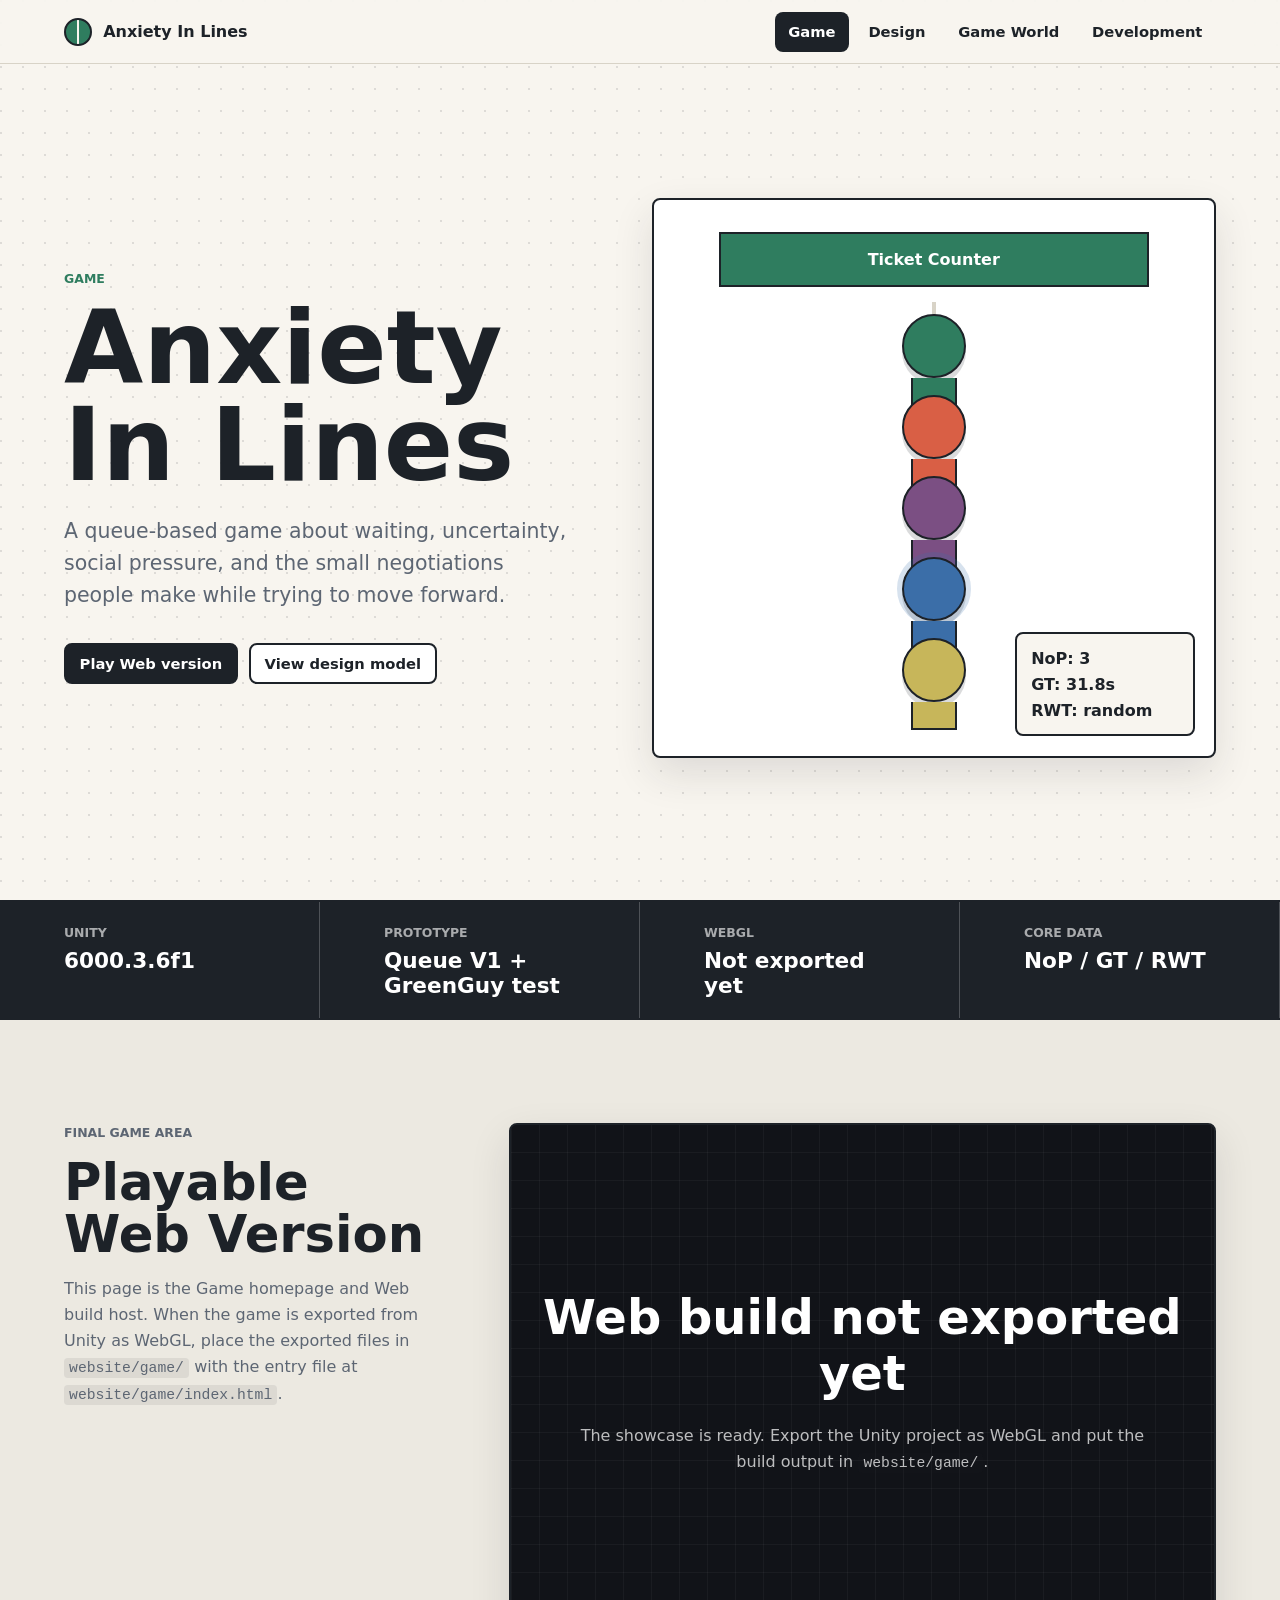
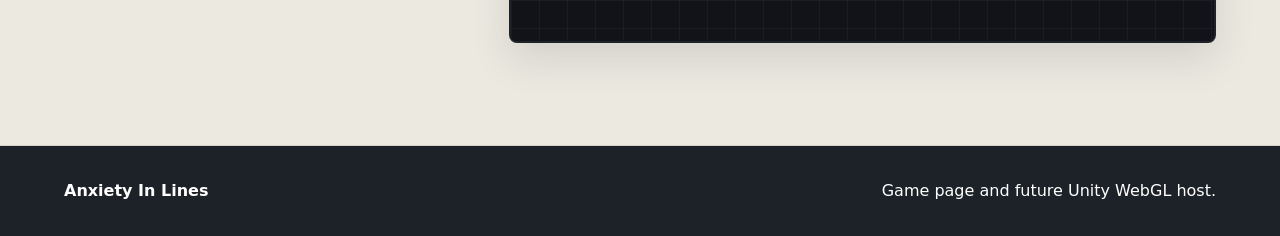
==== website/index.html @ a78f63e4 "Deploy website with GitHub Pages" ====
<!doctype html>
<html lang="en">
  <head>
    <meta charset="utf-8">
    <meta name="viewport" content="width=device-width, initial-scale=1">
    <title>Game - Anxiety In Lines</title>
    <meta name="description" content="Play and preview the Web version of Anxiety In Lines.">
    <link rel="stylesheet" href="styles.css">
  </head>
  <body>
    <header class="site-header">
      <a class="brand" href="index.html" aria-label="Anxiety In Lines home">
        <span class="brand-mark"></span>
        <span>Anxiety In Lines</span>
      </a>
      <nav class="nav" aria-label="Site navigation">
        <a class="active" href="index.html">Game</a>
        <a href="design.html">Design</a>
        <a href="game-world.html">Game World</a>
        <a href="development.html">Development</a>
      </nav>
    </header>

    <main>
      <section class="hero">
        <div class="hero-copy">
          <p class="eyebrow">Game</p>
          <h1>Anxiety In Lines</h1>
          <p class="lead">
            A queue-based game about waiting, uncertainty, social pressure, and the small negotiations people make while trying to move forward.
          </p>
          <div class="hero-actions" aria-label="Primary links">
            <a class="button primary" href="#play">Play Web version</a>
            <a class="button secondary" href="design.html">View design model</a>
          </div>
        </div>

        <div class="queue-stage" aria-label="Queue mechanic visualization">
          <div class="counter">Ticket Counter</div>
          <div class="lane">
            <span class="person served"></span>
            <span class="person anxious"></span>
            <span class="person slow"></span>
            <span class="person player"></span>
            <span class="person waiting"></span>
          </div>
          <div class="stage-panel">
            <span>NoP: 3</span>
            <span>GT: 31.8s</span>
            <span>RWT: random</span>
          </div>
        </div>
      </section>

      <section class="status-band" aria-label="Current project status">
        <div>
          <span class="status-label">Unity</span>
          <strong>6000.3.6f1</strong>
        </div>
        <div>
          <span class="status-label">Prototype</span>
          <strong>Queue V1 + GreenGuy test</strong>
        </div>
        <div>
          <span class="status-label">WebGL</span>
          <strong id="webglStatus">Checking</strong>
        </div>
        <div>
          <span class="status-label">Core data</span>
          <strong>NoP / GT / RWT</strong>
        </div>
      </section>

      <section id="play" class="split-section">
        <div class="section-copy">
          <p class="eyebrow">Final Game Area</p>
          <h2>Playable Web Version</h2>
          <p>
            This page is the Game homepage and Web build host. When the game is exported from Unity as WebGL, place the exported files in <code>website/game/</code> with the entry file at <code>website/game/index.html</code>.
          </p>
        </div>
        <div class="game-frame-wrap">
          <iframe id="gameFrame" title="Anxiety In Lines WebGL build" src="game/index.html"></iframe>
          <div id="gameFallback" class="game-fallback">
            <h3>Web build not exported yet</h3>
            <p>The showcase is ready. Export the Unity project as WebGL and put the build output in <code>website/game/</code>.</p>
          </div>
        </div>
      </section>
    </main>

    <footer class="site-footer">
      <span>Anxiety In Lines</span>
      <span>Game page and future Unity WebGL host.</span>
    </footer>

    <script src="script.js"></script>
  </body>
</html>
---- website/styles.css ----
:root {
  --ink: #1d2228;
  --muted: #5d6673;
  --paper: #f8f5ef;
  --surface: #ffffff;
  --line: #d8d3c7;
  --green: #2f7d5f;
  --coral: #d95f45;
  --amber: #d69b2d;
  --blue: #3b6ea8;
  --plum: #7b4f83;
  --shadow: 0 16px 40px rgba(29, 34, 40, 0.12);
}

* {
  box-sizing: border-box;
}

html {
  scroll-behavior: smooth;
}

body {
  margin: 0;
  font-family: Inter, ui-sans-serif, system-ui, -apple-system, BlinkMacSystemFont, "Segoe UI", sans-serif;
  color: var(--ink);
  background:
    radial-gradient(circle at 1px 1px, rgba(29, 34, 40, 0.12) 1px, transparent 0) 0 0 / 22px 22px,
    var(--paper);
}

a {
  color: inherit;
}

code {
  font-family: "SFMono-Regular", Consolas, monospace;
  font-size: 0.92em;
  background: rgba(29, 34, 40, 0.08);
  padding: 0.12rem 0.32rem;
  border-radius: 4px;
}

.site-header {
  position: sticky;
  top: 0;
  z-index: 10;
  display: flex;
  justify-content: space-between;
  align-items: center;
  gap: 1rem;
  min-height: 64px;
  padding: 0 5vw;
  background: rgba(248, 245, 239, 0.9);
  border-bottom: 1px solid var(--line);
  backdrop-filter: blur(14px);
}

.brand {
  display: inline-flex;
  align-items: center;
  gap: 0.7rem;
  font-weight: 800;
  text-decoration: none;
}

.brand-mark {
  width: 28px;
  height: 28px;
  border-radius: 50%;
  background:
    linear-gradient(90deg, transparent 45%, var(--paper) 45%, var(--paper) 55%, transparent 55%),
    var(--green);
  border: 2px solid var(--ink);
}

.nav {
  display: flex;
  gap: 0.35rem;
  flex-wrap: wrap;
  justify-content: flex-end;
}

.nav a,
.button {
  min-height: 40px;
  display: inline-flex;
  align-items: center;
  justify-content: center;
  padding: 0.6rem 0.85rem;
  border-radius: 8px;
  text-decoration: none;
  font-size: 0.92rem;
  font-weight: 700;
}

.nav a:hover {
  background: rgba(47, 125, 95, 0.12);
}

.nav a.active {
  color: white;
  background: var(--ink);
}

.hero {
  min-height: calc(100vh - 64px);
  display: grid;
  grid-template-columns: minmax(0, 0.95fr) minmax(360px, 1.05fr);
  gap: clamp(2rem, 6vw, 5rem);
  align-items: center;
  padding: 7vh 5vw 8vh;
}

.hero-copy {
  max-width: 760px;
}

.page-hero {
  min-height: 48vh;
  display: grid;
  align-content: center;
  padding: clamp(4rem, 10vw, 8rem) 5vw;
  border-bottom: 2px solid var(--ink);
  background:
    linear-gradient(90deg, rgba(255, 255, 255, 0.7), rgba(255, 255, 255, 0.28)),
    radial-gradient(circle at 1px 1px, rgba(29, 34, 40, 0.11) 1px, transparent 0) 0 0 / 20px 20px,
    #eee7d9;
}

.page-hero h1 {
  max-width: 13ch;
  font-size: clamp(3rem, 7vw, 6.6rem);
}

.eyebrow {
  margin: 0 0 0.8rem;
  color: var(--green);
  font-size: 0.78rem;
  font-weight: 900;
  letter-spacing: 0;
  text-transform: uppercase;
}

h1,
h2,
h3,
p {
  overflow-wrap: break-word;
}

h1 {
  margin: 0;
  max-width: 11ch;
  font-size: clamp(3.2rem, 8vw, 7.6rem);
  line-height: 0.95;
  letter-spacing: 0;
}

h2 {
  margin: 0;
  font-size: clamp(2rem, 4vw, 4rem);
  line-height: 1.02;
  letter-spacing: 0;
}

h3 {
  margin: 0 0 0.65rem;
  font-size: 1.12rem;
  letter-spacing: 0;
}

.lead {
  max-width: 64ch;
  margin: 1.4rem 0 0;
  color: var(--muted);
  font-size: clamp(1.05rem, 2vw, 1.28rem);
  line-height: 1.55;
}

.hero-actions {
  display: flex;
  flex-wrap: wrap;
  gap: 0.7rem;
  margin-top: 2rem;
}

.button {
  border: 2px solid var(--ink);
}

.button.primary {
  background: var(--ink);
  color: white;
}

.button.secondary {
  background: var(--surface);
}

.queue-stage {
  min-height: 560px;
  position: relative;
  overflow: hidden;
  padding: 2rem;
  background: var(--surface);
  border: 2px solid var(--ink);
  border-radius: 8px;
  box-shadow: var(--shadow);
}

.counter {
  position: absolute;
  top: 2rem;
  left: 50%;
  transform: translateX(-50%);
  width: min(78%, 430px);
  padding: 1rem;
  text-align: center;
  font-weight: 900;
  color: white;
  background: var(--green);
  border: 2px solid var(--ink);
}

.lane {
  height: 100%;
  min-height: 470px;
  display: grid;
  align-content: end;
  justify-items: center;
  gap: 1.05rem;
  padding-top: 5rem;
}

.lane::before {
  content: "";
  position: absolute;
  top: 6.4rem;
  bottom: 7rem;
  left: 50%;
  width: 4px;
  transform: translateX(-50%);
  background: var(--line);
}

.person {
  position: relative;
  width: 64px;
  height: 64px;
  border: 2px solid var(--ink);
  border-radius: 50%;
  background: var(--amber);
  box-shadow: 0 6px 0 rgba(29, 34, 40, 0.16);
}

.person::after {
  content: "";
  position: absolute;
  left: 50%;
  bottom: -30px;
  width: 42px;
  height: 26px;
  transform: translateX(-50%);
  border: 2px solid var(--ink);
  border-top: 0;
  background: inherit;
}

.person.served {
  background: var(--green);
}

.person.anxious {
  background: var(--coral);
}

.person.slow {
  background: var(--plum);
}

.person.player {
  background: var(--blue);
  outline: 5px solid rgba(59, 110, 168, 0.2);
}

.person.waiting {
  background: #c7b65a;
}

.stage-panel {
  position: absolute;
  right: 1.2rem;
  bottom: 1.2rem;
  display: grid;
  gap: 0.45rem;
  min-width: 180px;
  padding: 0.9rem;
  background: var(--paper);
  border: 2px solid var(--ink);
  border-radius: 8px;
  font-weight: 800;
}

.status-band {
  display: grid;
  grid-template-columns: repeat(4, minmax(0, 1fr));
  border-top: 2px solid var(--ink);
  border-bottom: 2px solid var(--ink);
  background: var(--ink);
  color: white;
}

.status-band div {
  min-height: 110px;
  padding: 1.25rem 5vw;
  border-right: 1px solid rgba(255, 255, 255, 0.22);
}

.status-band strong {
  display: block;
  margin-top: 0.45rem;
  font-size: clamp(1rem, 2vw, 1.35rem);
}

.status-label {
  color: rgba(255, 255, 255, 0.62);
  font-size: 0.78rem;
  font-weight: 900;
  text-transform: uppercase;
}

.split-section,
.content-section {
  padding: clamp(3.5rem, 8vw, 7rem) 5vw;
}

.split-section {
  display: grid;
  grid-template-columns: minmax(260px, 0.7fr) minmax(0, 1.3fr);
  gap: clamp(1.5rem, 5vw, 4rem);
  align-items: start;
  background: #ece9e1;
  border-bottom: 1px solid var(--line);
}

.section-copy p,
.section-heading p,
.design-grid p,
.build-grid p,
.game-fallback p {
  color: var(--muted);
  line-height: 1.62;
}

.game-frame-wrap {
  position: relative;
  min-height: 520px;
  border: 2px solid var(--ink);
  border-radius: 8px;
  background: #111318;
  overflow: hidden;
  box-shadow: var(--shadow);
}

#gameFrame {
  display: block;
  width: 100%;
  height: 620px;
  border: 0;
  background: #111318;
}

.game-fallback {
  position: absolute;
  inset: 0;
  display: none;
  place-content: center;
  padding: 2rem;
  text-align: center;
  background:
    linear-gradient(90deg, rgba(255, 255, 255, 0.04) 1px, transparent 1px) 0 0 / 28px 28px,
    linear-gradient(0deg, rgba(255, 255, 255, 0.04) 1px, transparent 1px) 0 0 / 28px 28px,
    #111318;
  color: white;
}

.game-fallback h3 {
  font-size: clamp(1.6rem, 4vw, 3rem);
}

.game-fallback p {
  max-width: 58ch;
  margin: 0.75rem auto 0;
  color: rgba(255, 255, 255, 0.72);
}

.section-heading {
  max-width: 860px;
  margin-bottom: 2rem;
}

.design-grid,
.build-grid,
.asset-grid {
  display: grid;
  grid-template-columns: repeat(3, minmax(0, 1fr));
  gap: 1rem;
}

.design-grid article,
.build-grid article,
.timeline-card {
  padding: 1.25rem;
  background: var(--surface);
  border: 1px solid var(--line);
  border-radius: 8px;
}

.data-flow {
  display: grid;
  grid-template-columns: repeat(4, minmax(0, 1fr));
  gap: 0.75rem;
  margin-top: 1.4rem;
}

.data-node {
  min-height: 145px;
  padding: 1.1rem;
  display: grid;
  align-content: space-between;
  background: #f0d99c;
  border: 2px solid var(--ink);
  border-radius: 8px;
}

.data-node span {
  font-size: 1.6rem;
  font-weight: 900;
}

.data-node p {
  margin: 0;
  color: var(--ink);
}

.data-node:nth-child(2) {
  background: #d7c7df;
}

.data-node:nth-child(3) {
  background: #b9d2c5;
}

.data-node.outcome {
  background: #e8b3a5;
}

.framework-section {
  background: #f4efe3;
  border-top: 1px solid var(--line);
  border-bottom: 1px solid var(--line);
}

.framework-graph {
  overflow-x: auto;
  overflow-y: hidden;
  padding: 0.5rem;
}

.framework-svg {
  display: block;
  min-width: 980px;
  width: 100%;
  height: auto;
  border-radius: 8px;
  box-shadow: var(--shadow);
}

.svg-board {
  fill: #fffaf0;
  stroke: var(--ink);
  stroke-width: 3;
}

.svg-column {
  fill: rgba(255, 255, 255, 0.42);
  stroke: rgba(29, 34, 40, 0.4);
  stroke-width: 2;
  stroke-dasharray: 5 5;
}

.svg-card rect,
.svg-diamond polygon {
  fill: #f3d79a;
  stroke: none;
  filter: drop-shadow(0 5px 0 rgba(29, 34, 40, 0.12));
}

.svg-card-dark rect {
  fill: #efc073;
}

.svg-heading,
.svg-title,
.framework-svg text {
  fill: var(--ink);
  font-family: Inter, ui-sans-serif, system-ui, -apple-system, BlinkMacSystemFont, "Segoe UI", sans-serif;
  text-anchor: middle;
  letter-spacing: 0;
}

.svg-heading {
  font-size: 25px;
  font-weight: 900;
}

.svg-title {
  font-size: 24px;
  font-weight: 900;
}

.framework-svg text {
  font-size: 21px;
  font-weight: 600;
}

.svg-arrow-lines path {
  fill: none;
  stroke: rgba(29, 34, 40, 0.45);
  stroke-width: 4;
  stroke-linecap: round;
  stroke-linejoin: round;
  marker-end: url("#frameworkArrow");
}

.framework-svg marker path {
  fill: rgba(29, 34, 40, 0.45);
  stroke: none;
}

.asset-section {
  background: #26252a;
  color: white;
}

.asset-section .eyebrow {
  color: #8bd0ad;
}

.asset-grid figure {
  margin: 0;
  overflow: hidden;
  background: #15161a;
  border: 1px solid rgba(255, 255, 255, 0.16);
  border-radius: 8px;
}

.asset-grid img {
  display: block;
  width: 100%;
  aspect-ratio: 4 / 3;
  object-fit: cover;
  background: #111318;
}

.asset-grid figcaption {
  padding: 0.9rem 1rem 1rem;
  color: rgba(255, 255, 255, 0.75);
  font-size: 0.92rem;
}

.timeline {
  display: grid;
  gap: 0.9rem;
}

.timeline-card {
  display: grid;
  grid-template-columns: 150px minmax(0, 1fr);
  gap: 1rem;
  align-items: start;
}

.timeline-number {
  font-weight: 900;
  color: var(--coral);
}

.timeline-card h3 {
  margin-bottom: 0.35rem;
}

.timeline-card p {
  margin: 0;
  color: var(--muted);
  line-height: 1.55;
}

.build-section {
  background: #eef2ef;
}

.site-footer {
  min-height: 90px;
  display: flex;
  justify-content: space-between;
  align-items: center;
  gap: 1rem;
  padding: 1.5rem 5vw;
  color: white;
  background: var(--ink);
}

.site-footer span:first-child {
  font-weight: 900;
}

@media (max-width: 980px) {
  .hero,
  .split-section {
    grid-template-columns: 1fr;
  }

  .hero {
    min-height: auto;
  }

  .status-band,
  .design-grid,
  .build-grid,
  .asset-grid,
  .data-flow {
    grid-template-columns: repeat(2, minmax(0, 1fr));
  }
}

@media (max-width: 640px) {
  .site-header {
    position: static;
    align-items: flex-start;
    flex-direction: column;
    padding-top: 1rem;
    padding-bottom: 1rem;
  }

  .nav {
    justify-content: flex-start;
  }

  .hero {
    padding-top: 3rem;
  }

  .queue-stage {
    min-height: 500px;
    padding: 1rem;
  }

  .status-band,
  .design-grid,
  .build-grid,
  .asset-grid,
  .data-flow,
  .timeline-card {
    grid-template-columns: 1fr;
  }

  .status-band div {
    min-height: 86px;
  }

  #gameFrame {
    height: 480px;
  }

  .site-footer {
    align-items: flex-start;
    flex-direction: column;
  }
}
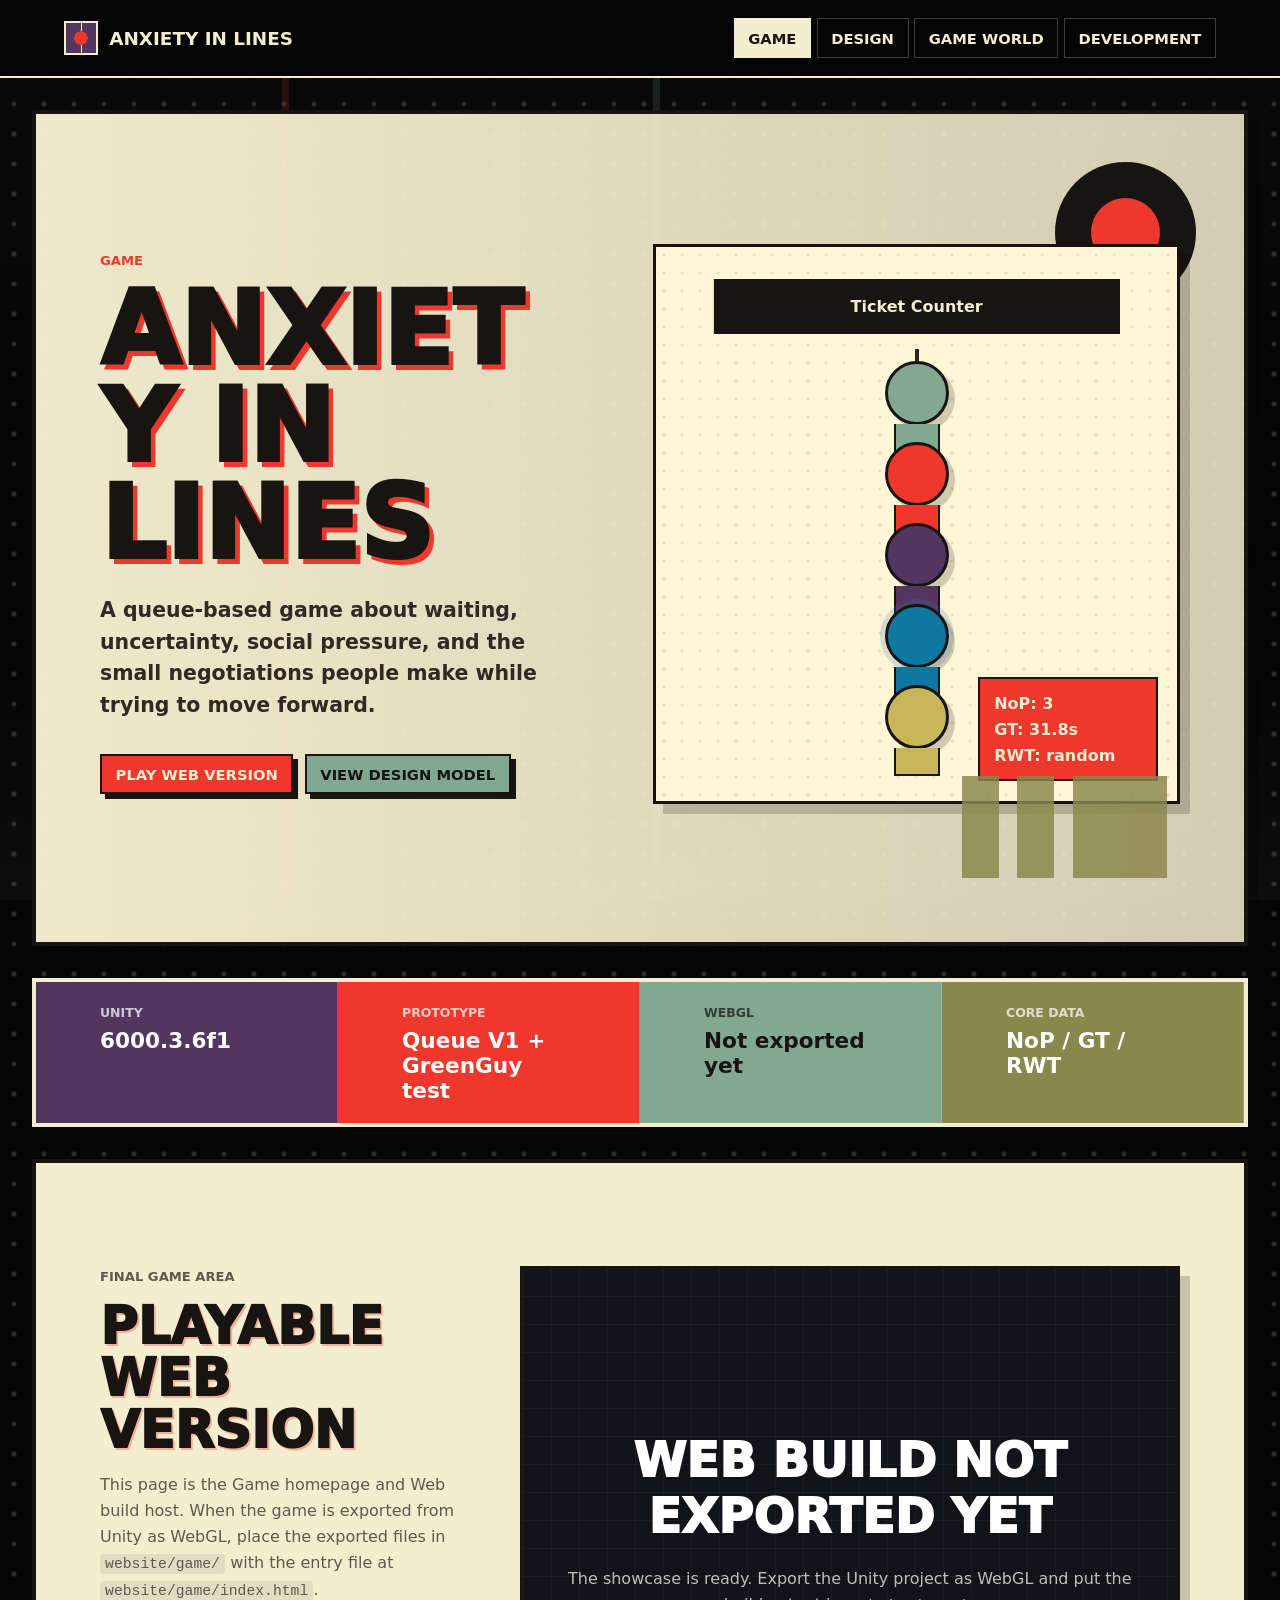
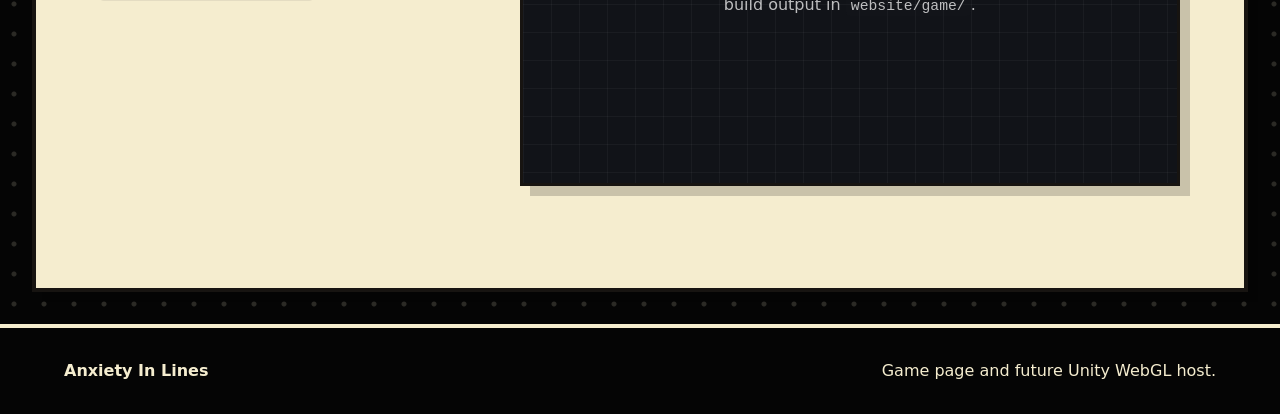
==== commit 832ae29e: "Bust GitHub Pages stylesheet cache" ====
--- a/website/index.html
+++ b/website/index.html
@@ -5,7 +5,7 @@
     <meta name="viewport" content="width=device-width, initial-scale=1">
     <title>Game - Anxiety In Lines</title>
     <meta name="description" content="Play and preview the Web version of Anxiety In Lines.">
-    <link rel="stylesheet" href="styles.css">
+    <link rel="stylesheet" href="styles.css?v=20260623-poster">
   </head>
   <body>
     <header class="site-header">
--- a/website/styles.css
+++ b/website/styles.css
@@ -679,3 +679,355 @@
     flex-direction: column;
   }
 }
+
+/* Poster-style visual pass inspired by bold retro East Asian typography posters. */
+:root {
+  --ink: #171411;
+  --muted: #5f594e;
+  --paper: #f5edcf;
+  --surface: #fff6d8;
+  --line: #2a251e;
+  --green: #82a891;
+  --coral: #ef382d;
+  --amber: #f28a1e;
+  --blue: #0f78a0;
+  --plum: #52365f;
+  --olive: #8a874c;
+  --shadow: 10px 10px 0 rgba(0, 0, 0, 0.18);
+}
+
+body {
+  color: var(--ink);
+  background:
+    radial-gradient(circle at 14px 14px, rgba(245, 237, 207, 0.16) 2px, transparent 3px) 0 0 / 30px 30px,
+    #050505;
+}
+
+body::before {
+  content: "";
+  position: fixed;
+  inset: 0;
+  z-index: -1;
+  pointer-events: none;
+  background:
+    linear-gradient(90deg, transparent 0 22%, rgba(239, 56, 45, 0.14) 22% 22.6%, transparent 22.6% 51%, rgba(130, 168, 145, 0.14) 51% 51.6%, transparent 51.6%),
+    linear-gradient(0deg, rgba(255, 255, 255, 0.035), transparent 30%, rgba(255, 255, 255, 0.02));
+}
+
+.site-header {
+  min-height: 78px;
+  background: rgba(5, 5, 5, 0.93);
+  border-bottom: 2px solid var(--paper);
+  color: var(--paper);
+}
+
+.brand {
+  font-size: 1.15rem;
+  letter-spacing: 0;
+  text-transform: uppercase;
+}
+
+.brand-mark {
+  width: 34px;
+  height: 34px;
+  border-radius: 0;
+  background:
+    radial-gradient(circle at 50% 50%, var(--coral) 0 31%, transparent 32%),
+    linear-gradient(90deg, var(--plum) 0 49%, var(--paper) 49% 54%, var(--plum) 54%);
+  border-color: var(--paper);
+}
+
+.nav a {
+  border: 1px solid rgba(245, 237, 207, 0.24);
+  border-radius: 0;
+  color: var(--paper);
+  text-transform: uppercase;
+}
+
+.nav a:hover,
+.nav a.active {
+  color: var(--ink);
+  background: var(--paper);
+}
+
+.hero,
+.page-hero {
+  position: relative;
+  background:
+    linear-gradient(90deg, rgba(245, 237, 207, 0.98), rgba(245, 237, 207, 0.86)),
+    radial-gradient(circle at 8px 8px, rgba(23, 20, 17, 0.13) 1px, transparent 2px) 0 0 / 18px 18px;
+  border: 4px solid var(--ink);
+  margin: clamp(1rem, 3vw, 2rem);
+  box-shadow: var(--shadow);
+  overflow: hidden;
+}
+
+.hero::before,
+.page-hero::before {
+  content: "";
+  position: absolute;
+  right: clamp(1rem, 4vw, 3rem);
+  top: clamp(1rem, 4vw, 3rem);
+  width: clamp(70px, 11vw, 160px);
+  aspect-ratio: 1;
+  background:
+    radial-gradient(circle at center, var(--coral) 0 34%, transparent 35%),
+    var(--ink);
+  border-radius: 50%;
+}
+
+.hero::after,
+.page-hero::after {
+  content: "";
+  position: absolute;
+  right: clamp(1rem, 6vw, 5rem);
+  bottom: clamp(1rem, 5vw, 4rem);
+  width: clamp(90px, 16vw, 260px);
+  height: clamp(42px, 8vw, 130px);
+  background:
+    linear-gradient(90deg, var(--olive) 0 18%, transparent 18% 27%, var(--olive) 27% 45%, transparent 45% 54%, var(--olive) 54% 100%);
+  opacity: 0.84;
+}
+
+h1,
+h2 {
+  max-width: 12ch;
+  font-weight: 950;
+  text-transform: uppercase;
+}
+
+h1 {
+  color: var(--ink);
+  text-shadow: 0.045em 0.045em 0 var(--coral);
+}
+
+h2 {
+  text-shadow: 0.035em 0.035em 0 rgba(239, 56, 45, 0.35);
+}
+
+h3 {
+  font-weight: 950;
+  text-transform: uppercase;
+}
+
+.eyebrow {
+  color: var(--coral);
+  font-size: 0.82rem;
+}
+
+.lead {
+  color: #2f2a23;
+  font-weight: 650;
+}
+
+.button {
+  border: 2px solid var(--ink);
+  border-radius: 0;
+  box-shadow: 5px 5px 0 var(--ink);
+  text-transform: uppercase;
+}
+
+.button.primary {
+  background: var(--coral);
+  color: var(--paper);
+}
+
+.button.secondary {
+  background: var(--green);
+  color: var(--ink);
+}
+
+.queue-stage,
+.game-frame-wrap,
+.framework-svg,
+.asset-grid figure,
+.design-grid article,
+.build-grid article,
+.timeline-card {
+  border: 3px solid var(--ink);
+  border-radius: 0;
+  box-shadow: var(--shadow);
+}
+
+.queue-stage {
+  background:
+    radial-gradient(circle at 8px 8px, rgba(23, 20, 17, 0.1) 1px, transparent 2px) 0 0 / 18px 18px,
+    var(--surface);
+}
+
+.counter {
+  border-radius: 0;
+  background: var(--ink);
+  color: var(--paper);
+}
+
+.person {
+  border-width: 3px;
+  box-shadow: 6px 6px 0 rgba(0, 0, 0, 0.18);
+}
+
+.stage-panel {
+  border-radius: 0;
+  background: var(--coral);
+  color: var(--paper);
+}
+
+.status-band {
+  margin: 0 clamp(1rem, 3vw, 2rem);
+  border: 4px solid var(--paper);
+  background: #050505;
+}
+
+.status-band div:nth-child(1) {
+  background: var(--plum);
+}
+
+.status-band div:nth-child(2) {
+  background: var(--coral);
+}
+
+.status-band div:nth-child(3) {
+  background: var(--green);
+  color: var(--ink);
+}
+
+.status-band div:nth-child(4) {
+  background: var(--olive);
+}
+
+.status-label {
+  color: currentColor;
+  opacity: 0.72;
+}
+
+.split-section,
+.content-section {
+  margin: clamp(1rem, 3vw, 2rem);
+  background: var(--paper);
+  border: 4px solid var(--ink);
+  box-shadow: var(--shadow);
+}
+
+.content-section:nth-of-type(even),
+.build-section {
+  background: #111;
+  color: var(--paper);
+}
+
+.content-section:nth-of-type(even) .section-copy p,
+.content-section:nth-of-type(even) .section-heading p,
+.content-section:nth-of-type(even) .build-grid p,
+.content-section:nth-of-type(even) .timeline-card p,
+.build-section .section-heading p,
+.build-section .build-grid p {
+  color: rgba(245, 237, 207, 0.74);
+}
+
+.design-grid article,
+.build-grid article,
+.timeline-card {
+  background: var(--surface);
+}
+
+.content-section:nth-of-type(even) .design-grid article,
+.content-section:nth-of-type(even) .build-grid article,
+.content-section:nth-of-type(even) .timeline-card,
+.build-section .build-grid article {
+  background: #211d18;
+  border-color: var(--paper);
+  color: var(--paper);
+}
+
+.data-node {
+  border-radius: 0;
+  box-shadow: 6px 6px 0 var(--ink);
+}
+
+.data-node:nth-child(1) {
+  background: var(--coral);
+  color: var(--paper);
+}
+
+.data-node:nth-child(2) {
+  background: var(--green);
+}
+
+.data-node:nth-child(3) {
+  background: var(--plum);
+  color: var(--paper);
+}
+
+.data-node.outcome {
+  background: var(--amber);
+}
+
+.framework-section {
+  background: #0b0b0a;
+}
+
+.svg-board {
+  fill: #f6efd3;
+}
+
+.svg-column {
+  stroke: rgba(23, 20, 17, 0.46);
+}
+
+.svg-card rect,
+.svg-diamond polygon {
+  fill: #f2d58d;
+  filter: drop-shadow(6px 6px 0 rgba(23, 20, 17, 0.14));
+}
+
+.svg-card-dark rect {
+  fill: #efbd62;
+}
+
+.svg-arrow-lines path {
+  stroke: rgba(23, 20, 17, 0.42);
+}
+
+.framework-svg marker path {
+  fill: rgba(23, 20, 17, 0.42);
+}
+
+.asset-section {
+  background: #050505;
+}
+
+.asset-grid figure {
+  border-color: var(--paper);
+}
+
+.asset-grid figcaption {
+  color: var(--paper);
+  font-weight: 850;
+  text-transform: uppercase;
+}
+
+.timeline-number {
+  color: var(--amber);
+  font-size: 1.15rem;
+}
+
+.site-footer {
+  margin-top: 2rem;
+  background: #050505;
+  border-top: 4px solid var(--paper);
+  color: var(--paper);
+}
+
+@media (max-width: 640px) {
+  .hero,
+  .page-hero,
+  .split-section,
+  .content-section,
+  .status-band {
+    margin: 0.75rem;
+  }
+
+  .hero::before,
+  .page-hero::before {
+    width: 56px;
+  }
+}
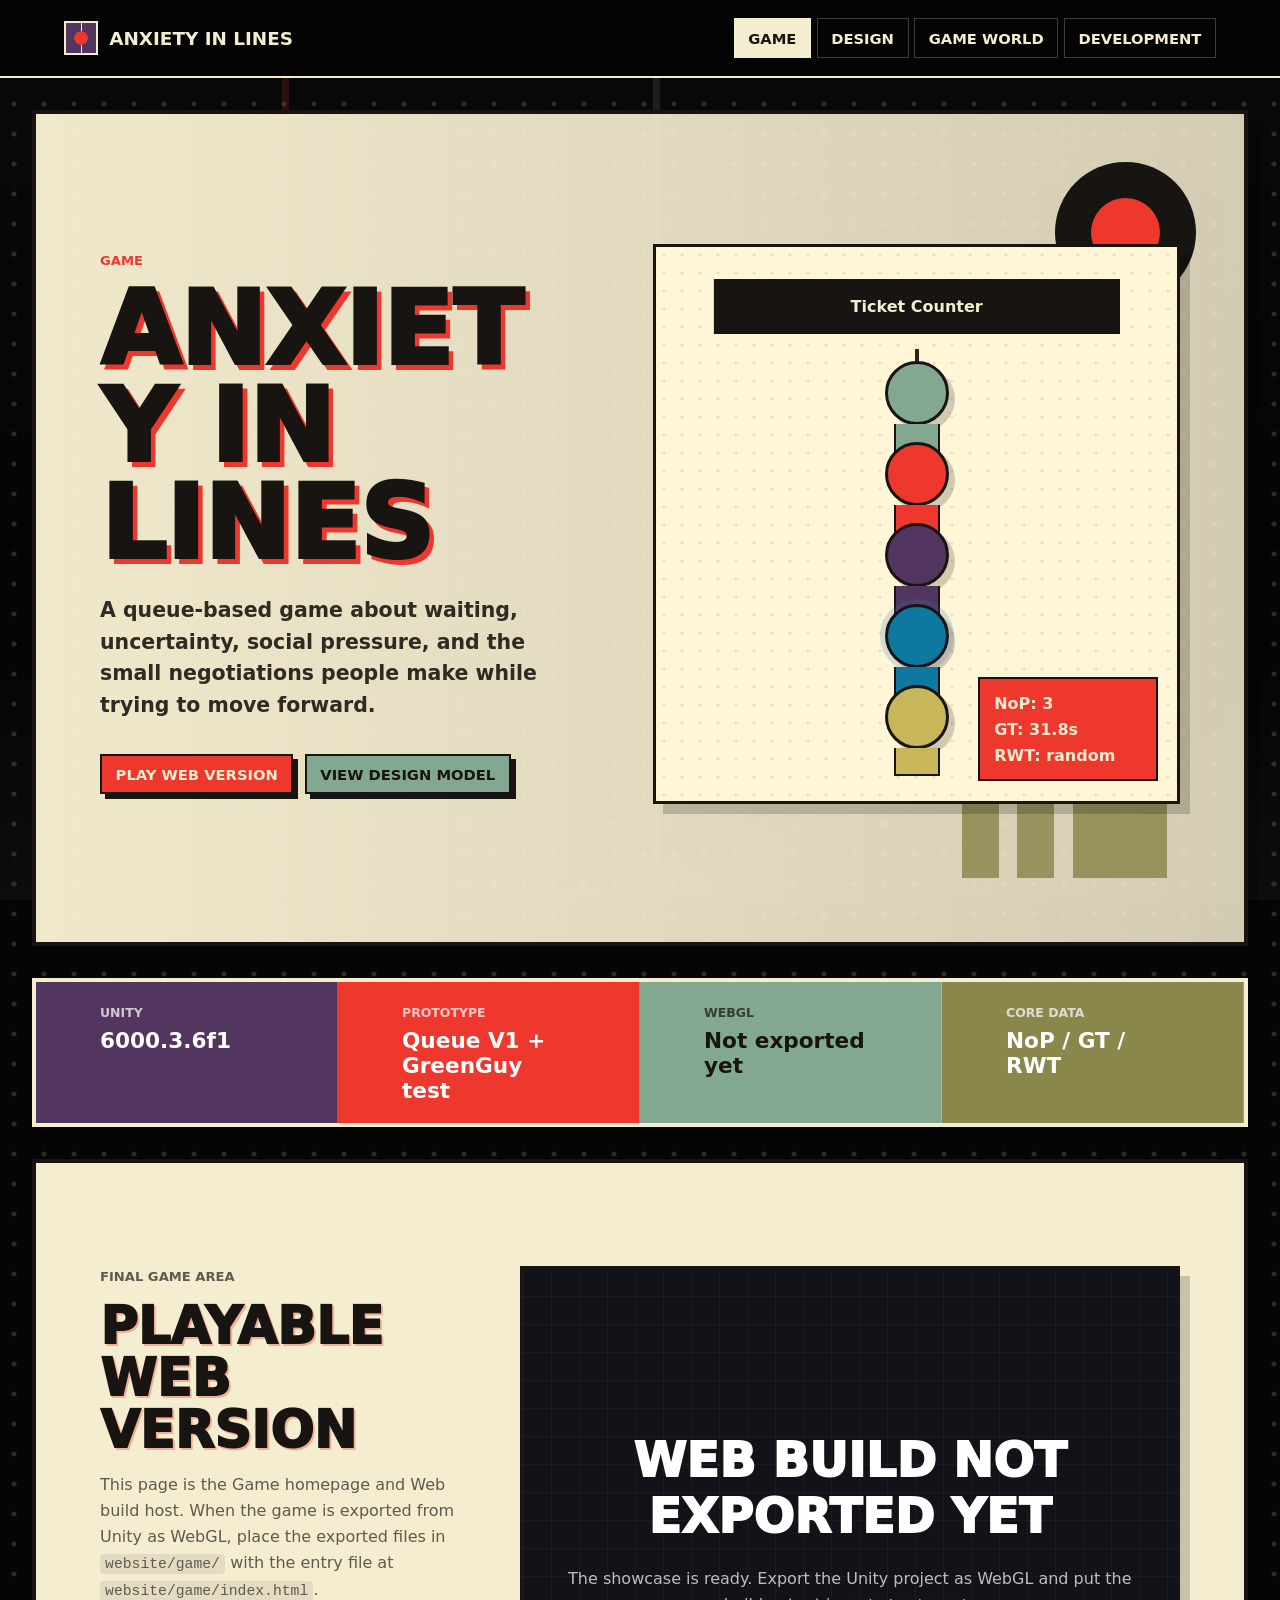
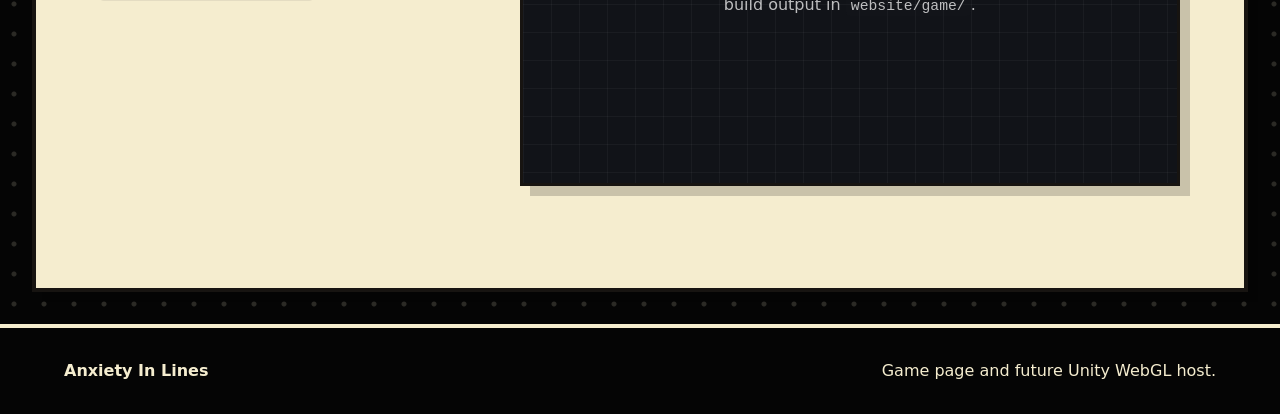
==== commit d9c418d2: "Fix website poster style readability" ====
--- a/website/index.html
+++ b/website/index.html
@@ -5,7 +5,7 @@
     <meta name="viewport" content="width=device-width, initial-scale=1">
     <title>Game - Anxiety In Lines</title>
     <meta name="description" content="Play and preview the Web version of Anxiety In Lines.">
-    <link rel="stylesheet" href="styles.css?v=20260623-poster">
+    <link rel="stylesheet" href="styles.css?v=20260623-poster-fix">
   </head>
   <body>
     <header class="site-header">
--- a/website/styles.css
+++ b/website/styles.css
@@ -753,6 +753,7 @@
 .hero,
 .page-hero {
   position: relative;
+  isolation: isolate;
   background:
     linear-gradient(90deg, rgba(245, 237, 207, 0.98), rgba(245, 237, 207, 0.86)),
     radial-gradient(circle at 8px 8px, rgba(23, 20, 17, 0.13) 1px, transparent 2px) 0 0 / 18px 18px;
@@ -766,6 +767,7 @@
 .page-hero::before {
   content: "";
   position: absolute;
+  z-index: 0;
   right: clamp(1rem, 4vw, 3rem);
   top: clamp(1rem, 4vw, 3rem);
   width: clamp(70px, 11vw, 160px);
@@ -780,6 +782,7 @@
 .page-hero::after {
   content: "";
   position: absolute;
+  z-index: 0;
   right: clamp(1rem, 6vw, 5rem);
   bottom: clamp(1rem, 5vw, 4rem);
   width: clamp(90px, 16vw, 260px);
@@ -787,6 +790,12 @@
   background:
     linear-gradient(90deg, var(--olive) 0 18%, transparent 18% 27%, var(--olive) 27% 45%, transparent 45% 54%, var(--olive) 54% 100%);
   opacity: 0.84;
+}
+
+.hero > *,
+.page-hero > * {
+  position: relative;
+  z-index: 1;
 }
 
 h1,
@@ -965,6 +974,25 @@
   background: #0b0b0a;
 }
 
+.framework-section .section-heading h2 {
+  color: var(--paper);
+  text-shadow: 0.035em 0.035em 0 var(--coral);
+}
+
+.framework-section .section-heading p:not(.eyebrow) {
+  color: rgba(245, 237, 207, 0.86);
+}
+
+.framework-section .eyebrow {
+  color: var(--amber);
+}
+
+.framework-graph {
+  background: var(--paper);
+  border: 3px solid var(--paper);
+  box-shadow: 8px 8px 0 rgba(245, 237, 207, 0.16);
+}
+
 .svg-board {
   fill: #f6efd3;
 }
